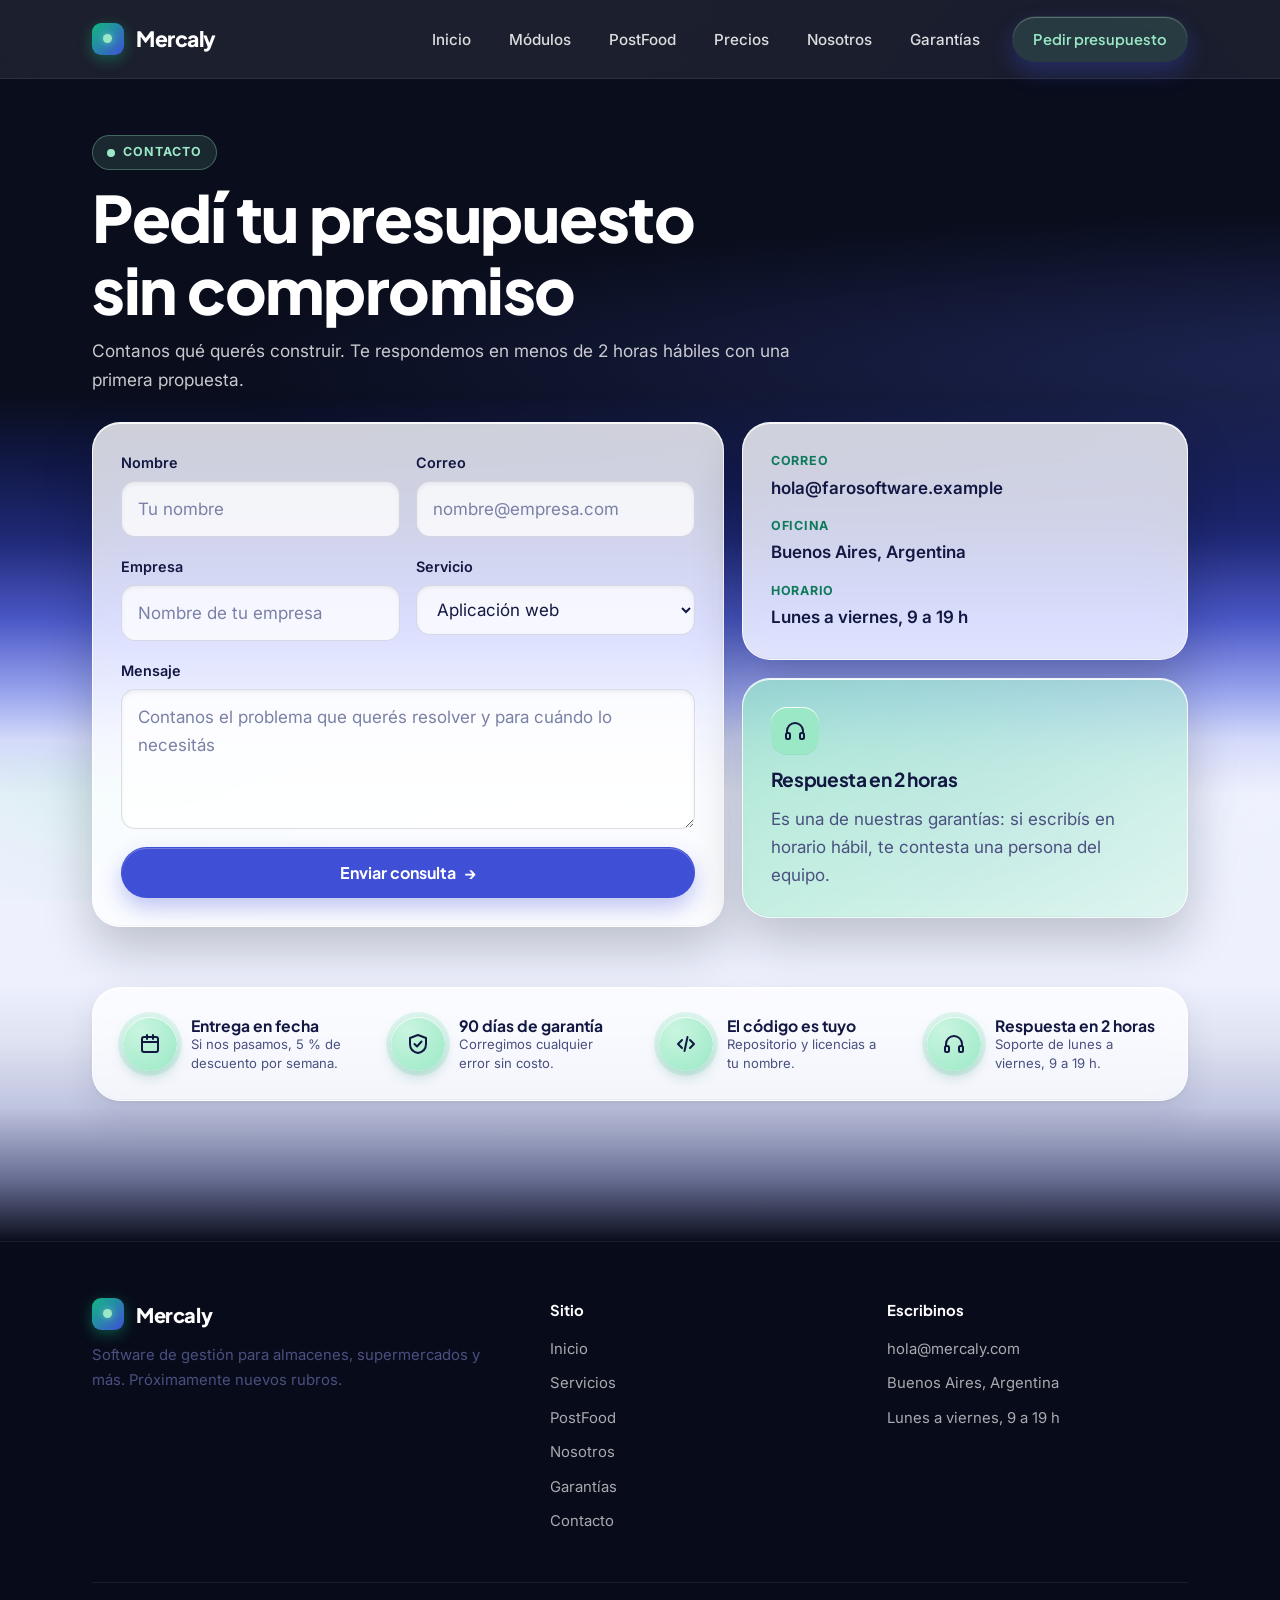
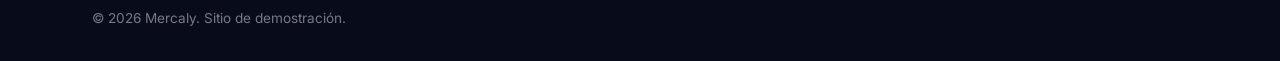
==== contacto.html @ 0e38d263 "Sitio web de Mercaly con la página de PostFood Co-Authored-By: Claude Opus 5.5 <noreply@anthropic.co" ====
<!doctype html>
<html lang="es-AR">
<head>
  <meta charset="utf-8">
  <meta name="viewport" content="width=device-width, initial-scale=1, viewport-fit=cover">

  <!-- SEO -->
  <title>Pedí tu presupuesto | Faro Software</title>
  <meta name="description" content="Contanos qué querés construir y recibí una primera propuesta de alcance, plazo y precio cerrado en menos de 2 horas hábiles. Lunes a viernes, de 9 a 19 h.">
  <meta name="robots" content="index, follow, max-image-preview:large, max-snippet:-1, max-video-preview:-1">
  <link rel="canonical" href="https://farosoftware.example/contacto.html">
  <link rel="alternate" hreflang="es-AR" href="https://farosoftware.example/contacto.html">
  <link rel="alternate" hreflang="x-default" href="https://farosoftware.example/contacto.html">
  <meta name="theme-color" content="#090d1c">

  <!-- Icons -->
  <link rel="icon" href="favicon.svg" type="image/svg+xml">
  <link rel="apple-touch-icon" href="apple-touch-icon.png">

  <!-- Open Graph and Twitter -->
  <meta property="og:type" content="website">
  <meta property="og:site_name" content="Faro Software">
  <meta property="og:locale" content="es_AR">
  <meta property="og:title" content="Pedí tu presupuesto | Faro Software">
  <meta property="og:description" content="Contanos qué querés construir y recibí una primera propuesta de alcance, plazo y precio cerrado en menos de 2 horas hábiles. Lunes a viernes, de 9 a 19 h.">
  <meta property="og:url" content="https://farosoftware.example/contacto.html">
  <meta property="og:image" content="https://farosoftware.example/og-image.png">
  <meta property="og:image:type" content="image/png">
  <meta property="og:image:width" content="1200">
  <meta property="og:image:height" content="630">
  <meta property="og:image:alt" content="Faro Software: software a medida, entregado en fecha y con garantía escrita">
  <meta name="twitter:card" content="summary_large_image">
  <meta name="twitter:title" content="Pedí tu presupuesto | Faro Software">
  <meta name="twitter:description" content="Contanos qué querés construir y recibí una primera propuesta de alcance, plazo y precio cerrado en menos de 2 horas hábiles. Lunes a viernes, de 9 a 19 h.">
  <meta name="twitter:image" content="https://farosoftware.example/og-image.png">
  <meta name="twitter:image:alt" content="Faro Software: software a medida, entregado en fecha y con garantía escrita">

  <!-- Fonts and styles -->
  <link rel="preconnect" href="https://fonts.googleapis.com">
  <link rel="preconnect" href="https://fonts.gstatic.com" crossorigin>
  <link rel="stylesheet" href="https://fonts.googleapis.com/css2?family=Inter:wght@400;500;600&family=Plus+Jakarta+Sans:wght@500;600;700;800&display=swap">
  <link rel="stylesheet" href="styles.css">

  <!-- Structured data (JSON-LD) for search engines and AI assistants -->
  <script type="application/ld+json">
    {
      "@context": "https://schema.org",
      "@graph": [
        {
          "@type": [
            "Organization",
            "ProfessionalService"
          ],
          "@id": "https://farosoftware.example/#organization",
          "name": "Faro Software",
          "alternateName": "Faro",
          "url": "https://farosoftware.example/",
          "logo": {
            "@type": "ImageObject",
            "url": "https://farosoftware.example/logo.png",
            "width": 512,
            "height": 512
          },
          "image": "https://farosoftware.example/og-image.png",
          "description": "Empresa de desarrollo de software a medida con sede en Buenos Aires. Construye aplicaciones web y móviles, integraciones, automatizaciones y soporte continuo, con precio cerrado, entregas quincenales y garantías por escrito.",
          "slogan": "Software que se entrega en fecha y con garantía escrita",
          "foundingDate": "2019",
          "numberOfEmployees": {
            "@type": "QuantitativeValue",
            "value": 14
          },
          "email": "hola@farosoftware.example",
          "address": {
            "@type": "PostalAddress",
            "addressLocality": "Buenos Aires",
            "addressCountry": "AR"
          },
          "areaServed": {
            "@type": "Country",
            "name": "Argentina"
          },
          "knowsAbout": [
            "Desarrollo de software a medida",
            "Aplicaciones web",
            "Aplicaciones móviles",
            "Integraciones y APIs",
            "Automatización de procesos",
            "Soporte y mantenimiento de software"
          ],
          "openingHoursSpecification": {
            "@type": "OpeningHoursSpecification",
            "dayOfWeek": [
              "Monday",
              "Tuesday",
              "Wednesday",
              "Thursday",
              "Friday"
            ],
            "opens": "09:00",
            "closes": "19:00"
          },
          "contactPoint": {
            "@type": "ContactPoint",
            "contactType": "customer support",
            "email": "hola@farosoftware.example",
            "availableLanguage": [
              "es"
            ],
            "areaServed": "AR"
          },
          "hasOfferCatalog": {
            "@type": "OfferCatalog",
            "name": "Servicios de desarrollo de software",
            "itemListElement": [
              {
                "@type": "Offer",
                "itemOffered": {
                  "@type": "Service",
                  "name": "Aplicaciones web",
                  "url": "https://farosoftware.example/servicios.html#detail-web"
                }
              },
              {
                "@type": "Offer",
                "itemOffered": {
                  "@type": "Service",
                  "name": "Aplicaciones móviles",
                  "url": "https://farosoftware.example/servicios.html#detail-mobile"
                }
              },
              {
                "@type": "Offer",
                "itemOffered": {
                  "@type": "Service",
                  "name": "Integraciones y API",
                  "url": "https://farosoftware.example/servicios.html#detail-integrations"
                }
              },
              {
                "@type": "Offer",
                "itemOffered": {
                  "@type": "Service",
                  "name": "Automatización",
                  "url": "https://farosoftware.example/servicios.html#detail-automation"
                }
              },
              {
                "@type": "Offer",
                "itemOffered": {
                  "@type": "Service",
                  "name": "Datos y reportes",
                  "url": "https://farosoftware.example/servicios.html#detail-data"
                }
              },
              {
                "@type": "Offer",
                "itemOffered": {
                  "@type": "Service",
                  "name": "Soporte y evolución",
                  "url": "https://farosoftware.example/servicios.html#detail-support"
                }
              }
            ]
          }
        },
        {
          "@type": "WebSite",
          "@id": "https://farosoftware.example/#website",
          "url": "https://farosoftware.example/",
          "name": "Faro Software",
          "inLanguage": "es-AR",
          "publisher": {
            "@id": "https://farosoftware.example/#organization"
          }
        },
        {
          "@type": "ContactPage",
          "@id": "https://farosoftware.example/contacto.html#webpage",
          "url": "https://farosoftware.example/contacto.html",
          "name": "Pedí tu presupuesto | Faro Software",
          "description": "Contanos qué querés construir y recibí una primera propuesta de alcance, plazo y precio cerrado en menos de 2 horas hábiles. Lunes a viernes, de 9 a 19 h.",
          "inLanguage": "es-AR",
          "isPartOf": {
            "@id": "https://farosoftware.example/#website"
          },
          "about": {
            "@id": "https://farosoftware.example/#organization"
          },
          "primaryImageOfPage": {
            "@type": "ImageObject",
            "url": "https://farosoftware.example/og-image.png"
          },
          "dateModified": "2026-10-13",
          "mainEntity": {
            "@id": "https://farosoftware.example/#organization"
          },
          "breadcrumb": {
            "@id": "https://farosoftware.example/contacto.html#breadcrumb"
          }
        },
        {
          "@type": "BreadcrumbList",
          "@id": "https://farosoftware.example/contacto.html#breadcrumb",
          "itemListElement": [
            {
              "@type": "ListItem",
              "position": 1,
              "name": "Inicio",
              "item": "https://farosoftware.example/"
            },
            {
              "@type": "ListItem",
              "position": 2,
              "name": "Contacto",
              "item": "https://farosoftware.example/contacto.html"
            }
          ]
        }
      ]
    }
  </script>
</head>
<body>
<div class="orbs-background" aria-hidden="true"><span class="orbs-background__orb orbs-background__orb--indigo"></span><span class="orbs-background__orb orbs-background__orb--mint"></span><span class="orbs-background__orb orbs-background__orb--soft"></span></div>
<header class="site-header" id="main-header">
  <div class="site-header__inner">
    <a class="brand" href="index.html" aria-label="Mercaly, ir al inicio">
      <span class="brand__logo" aria-hidden="true"></span>
      <span class="brand__text">Mercaly</span>
    </a>
    <button class="nav-toggle" id="nav-toggle" type="button" aria-label="Abrir menú de navegación" aria-expanded="false" aria-controls="main-nav">
      <span class="nav-toggle__bar"></span>
      <span class="nav-toggle__bar"></span>
      <span class="nav-toggle__bar"></span>
    </button>
    <nav class="nav" id="main-nav" aria-label="Principal">
      <a class="nav__link" href="index.html">Inicio</a>
      <a class="nav__link" href="servicios.html">Módulos</a>
      <a class="nav__link" href="postfood.html">PostFood</a>
      <a class="nav__link" href="precios.html">Precios</a>
      <a class="nav__link" href="nosotros.html">Nosotros</a>
      <a class="nav__link" href="garantias.html">Garantías</a>
      <a class="button button--primary button--small nav__cta nav__link--active" href="contacto.html" aria-current="page">Pedir presupuesto</a>
    </nav>
  </div>
</header>

<main class="content" id="main-content">

<section class="section section--first" id="contact-header">
  <div class="section__header"><span class="eyebrow">Contacto</span><h1>Pedí tu presupuesto sin compromiso</h1><p class="section__intro">Contanos qué querés construir. Te respondemos en menos de 2 horas hábiles con una primera propuesta.</p></div>
  <div class="bento-grid">
    <article class="card glass col-7" id="form-card">
      <form class="form" id="contact-form" novalidate>
        <div class="form__row">
          <div class="field"><label class="field__label" for="field-name">Nombre</label><input class="field__input" id="field-name" name="nombre" type="text" placeholder="Tu nombre" autocomplete="name"></div>
          <div class="field"><label class="field__label" for="field-email">Correo</label><input class="field__input" id="field-email" name="correo" type="email" placeholder="nombre@empresa.com" autocomplete="email"></div>
        </div>
        <div class="form__row">
          <div class="field"><label class="field__label" for="field-company">Empresa</label><input class="field__input" id="field-company" name="empresa" type="text" placeholder="Nombre de tu empresa" autocomplete="organization"></div>
          <div class="field"><label class="field__label" for="field-service">Servicio</label>
            <select class="field__input" id="field-service" name="servicio"><option>Aplicación web</option><option>Aplicación móvil</option><option>Integraciones y API</option><option>Automatización</option><option>Soporte y evolución</option></select></div>
        </div>
        <div class="field"><label class="field__label" for="field-message">Mensaje</label><textarea class="field__input" id="field-message" name="mensaje" placeholder="Contanos el problema que querés resolver y para cuándo lo necesitás"></textarea></div>
        <button class="button button--primary" type="submit" id="submit-button">Enviar consulta</button>
        <p class="form__notice" id="form-notice" role="status"></p>
      </form>
    </article>
    <div class="contact-column col-5" id="contact-details">
      <article class="card glass">
        <div class="contact-item"><span class="contact-item__label">Correo</span><span class="contact-item__value">hola@farosoftware.example</span></div>
        <div class="contact-item"><span class="contact-item__label">Oficina</span><span class="contact-item__value">Buenos Aires, Argentina</span></div>
        <div class="contact-item"><span class="contact-item__label">Horario</span><span class="contact-item__value">Lunes a viernes, 9 a 19 h</span></div>
      </article>
      <article class="card card--mint glass">
        <span class="icon-badge icon-badge--mint"><span class="icon icon-support" aria-hidden="true"></span></span>
        <h3>Respuesta en 2 horas</h3><p class="card__text">Es una de nuestras garantías: si escribís en horario hábil, te contesta una persona del equipo.</p>
      </article>
    </div>
  </div>
</section>

<section class="guarantee-strip glass" id="visible-guarantees" aria-label="Nuestras garantías">
  <div class="seal"><span class="seal__medal"><span class="icon icon-calendar" aria-hidden="true"></span></span><div><p class="seal__title">Entrega en fecha</p><p class="seal__detail">Si nos pasamos, 5 % de descuento por semana.</p></div></div>
  <div class="seal"><span class="seal__medal"><span class="icon icon-shield" aria-hidden="true"></span></span><div><p class="seal__title">90 días de garantía</p><p class="seal__detail">Corregimos cualquier error sin costo.</p></div></div>
  <div class="seal"><span class="seal__medal"><span class="icon icon-code" aria-hidden="true"></span></span><div><p class="seal__title">El código es tuyo</p><p class="seal__detail">Repositorio y licencias a tu nombre.</p></div></div>
  <div class="seal"><span class="seal__medal"><span class="icon icon-support" aria-hidden="true"></span></span><div><p class="seal__title">Respuesta en 2 horas</p><p class="seal__detail">Soporte de lunes a viernes, 9 a 19 h.</p></div></div>
</section>

</main>

<footer class="site-footer" id="page-footer">
  <div class="site-footer__inner">
    <div class="site-footer__brand">
      <a class="brand" href="index.html">
        <span class="brand__logo" aria-hidden="true"></span>
        <span class="brand__text">Mercaly</span>
      </a>
      <p class="card__text">Software de gestión para almacenes, supermercados y más. Próximamente nuevos rubros.</p>
    </div>
    <div class="site-footer__column">
      <p class="site-footer__title">Sitio</p>
      <a href="index.html">Inicio</a>
      <a href="servicios.html">Servicios</a>
      <a href="postfood.html">PostFood</a>
      <a href="nosotros.html">Nosotros</a>
      <a href="garantias.html">Garantías</a>
      <a href="contacto.html">Contacto</a>
    </div>
    <div class="site-footer__column">
      <p class="site-footer__title">Escribinos</p>
      <span>hola@mercaly.com</span>
      <span>Buenos Aires, Argentina</span>
      <span>Lunes a viernes, 9 a 19 h</span>
    </div>
    <p class="site-footer__legal">© 2026 Mercaly. Sitio de demostración.</p>
  </div>
</footer>

<script src="script.js"></script>
</body>
</html>
---- styles.css ----
/* Faro Software · Soft UI + Bento Grid + Glassmorphism
   Concept: bento grid of frosted-glass cards over ivory, with soft indigo and
   mint orbs behind so the glass effect is visible.

   Contents:
   1. Variables and base        6. Hero and project panel
   2. Orbs background           7. Guarantees, services, process, team
   3. Glass and cards           8. Form, final call to action and footer
   4. Icons and buttons         9. Responsive
   5. Header and page structure 10. Animations */

:root {
  --ivory: #f4f6ff;
  --ivory-deep: #e9edfc;
  --night: #090d1c;
  --night-hero: #0d1226;
  --band-top: #090d1c;
  --midnight: #121842;
  --text-soft: #4a5080;
  --indigo: #3f4fd6;
  --indigo-dark: #3140b8;
  --indigo-soft: #e4e7fb;
  --mint: #9be8c6;
  --mint-light: #d6f6e8;
  --emerald: #0f7a59;

  --glass-bg: rgba(255, 255, 255, 0.80);
  --glass-border: rgba(255, 255, 255, 0.85);
  --shadow-soft: 0 14px 34px rgba(18, 24, 66, 0.09), 0 2px 6px rgba(18, 24, 66, 0.05);
  --shadow-inset: inset 0 1px 0 rgba(255, 255, 255, 0.9), inset 0 -1px 0 rgba(18, 24, 66, 0.04);

  --font-headings: "Plus Jakarta Sans", "Segoe UI", system-ui, sans-serif;
  --font-text: "Inter", system-ui, -apple-system, "Segoe UI", sans-serif;

  --radius-large: 28px;
  --radius-medium: 18px;
  --content-width: 1160px;
  color-scheme: light;
}

*, *::before, *::after { box-sizing: border-box; }

html { scroll-behavior: smooth; }
html, body { overflow-x: clip; }

body {
  margin: 0;
  background: linear-gradient(180deg, var(--ivory) 0%, var(--ivory-deep) 100%);
  color: var(--midnight);
  font-family: var(--font-text);
  font-size: 1.0625rem;
  line-height: 1.65;
  position: relative;
  isolation: isolate;
  padding: 0;
}

h1, h2, h3, h4 {
  font-family: var(--font-headings);
  line-height: 1.12;
  letter-spacing: -0.02em;
  margin: 0;
  text-wrap: balance;
  color: var(--midnight);
}
h1 { font-size: clamp(2.3rem, 5.2vw, 4rem); font-weight: 800; }
h2 { font-size: clamp(1.7rem, 3.2vw, 2.5rem); font-weight: 800; }
h3 { font-size: 1.2rem; font-weight: 700; }
p { margin: 0; }
a { color: var(--indigo); }
ul { margin: 0; padding: 0; list-style: none; }

:focus-visible { outline: 3px solid var(--indigo); outline-offset: 3px; border-radius: 8px; }

/* ---------- Orbs background ---------- */
.orbs-background {
  position: fixed;
  inset: 0;
  z-index: -1;
  overflow: hidden;
  pointer-events: none;
}
.orbs-background__orb {
  position: absolute;
  border-radius: 50%;
  filter: blur(70px);
}
.orbs-background__orb--indigo {
  width: min(52vw, 640px); aspect-ratio: 1;
  top: -12%; right: -8%;
  background: radial-gradient(circle, rgba(88, 104, 240, 0.42), rgba(88, 104, 240, 0) 68%);
}
.orbs-background__orb--mint {
  width: min(48vw, 600px); aspect-ratio: 1;
  top: 34%; left: -12%;
  background: radial-gradient(circle, rgba(120, 224, 182, 0.55), rgba(120, 224, 182, 0) 68%);
}
.orbs-background__orb--soft {
  width: min(40vw, 480px); aspect-ratio: 1;
  bottom: -10%; right: 6%;
  background: radial-gradient(circle, rgba(130, 142, 245, 0.30), rgba(130, 142, 245, 0) 68%);
}

/* ---------- Glass and cards ---------- */
.glass {
  background: var(--glass-bg);
  -webkit-backdrop-filter: blur(20px) saturate(1.5);
  backdrop-filter: blur(20px) saturate(1.5);
  border: 1px solid var(--glass-border);
  box-shadow: var(--shadow-soft), var(--shadow-inset);
}

.card {
  position: relative;
  overflow: hidden;
  border-radius: var(--radius-large);
  padding: 28px;
  display: flex;
  flex-direction: column;
  gap: 14px;
  min-width: 0;
  overflow-wrap: break-word;
  transition: transform 0.3s var(--ease), box-shadow 0.3s ease;
}
.card__text { color: var(--text-soft); }
.card-title { font-size: 1.6rem; }
.card--indigo {
  background: linear-gradient(150deg, #4a5ae0, #2c3aa8);
  border-color: rgba(255, 255, 255, 0.25);
  color: #fff;
}
.card--indigo h3, .card--indigo h2 { color: #fff; }
.card--indigo .card__text { color: rgba(255, 255, 255, 0.82); }
.card--mint {
  background: linear-gradient(150deg, rgba(155, 232, 198, 0.75), rgba(214, 246, 232, 0.65));
  border-color: rgba(255, 255, 255, 0.8);
}

.card__row {
  display: flex;
  flex-wrap: wrap;
  gap: 20px;
  align-items: center;
  justify-content: space-between;
  min-width: 0;
}
.card__row > div {
  display: flex;
  flex-direction: column;
  gap: 10px;
  max-width: 640px;
  min-width: 0;
  flex: 1 1 260px;
}

/* ---------- Mask icons ---------- */
.icon {
  display: inline-block;
  flex: none;
  width: 1.5rem; height: 1.5rem;
  background: currentColor;
  -webkit-mask: var(--icon) center / contain no-repeat;
  mask: var(--icon) center / contain no-repeat;
}
.icon-check { --icon: url("data:image/svg+xml,%3Csvg xmlns='http://www.w3.org/2000/svg' viewBox='0 0 24 24' fill='none' stroke='black' stroke-width='2.4' stroke-linecap='round' stroke-linejoin='round'%3E%3Cpath d='M5 12.5l4.5 4.5L19 7'/%3E%3C/svg%3E"); }
.icon-shield { --icon: url("data:image/svg+xml,%3Csvg xmlns='http://www.w3.org/2000/svg' viewBox='0 0 24 24' fill='none' stroke='black' stroke-width='2' stroke-linecap='round' stroke-linejoin='round'%3E%3Cpath d='M12 3l8 3v6c0 5-3.5 8-8 9-4.5-1-8-4-8-9V6z'/%3E%3Cpath d='M8.5 12l2.5 2.5 4.5-5'/%3E%3C/svg%3E"); }
.icon-clock { --icon: url("data:image/svg+xml,%3Csvg xmlns='http://www.w3.org/2000/svg' viewBox='0 0 24 24' fill='none' stroke='black' stroke-width='2' stroke-linecap='round' stroke-linejoin='round'%3E%3Ccircle cx='12' cy='12' r='9'/%3E%3Cpath d='M12 7v5l3 2'/%3E%3C/svg%3E"); }
.icon-code { --icon: url("data:image/svg+xml,%3Csvg xmlns='http://www.w3.org/2000/svg' viewBox='0 0 24 24' fill='none' stroke='black' stroke-width='2' stroke-linecap='round' stroke-linejoin='round'%3E%3Cpath d='M8 8l-4 4 4 4M16 8l4 4-4 4M13.5 5l-3 14'/%3E%3C/svg%3E"); }
.icon-lock { --icon: url("data:image/svg+xml,%3Csvg xmlns='http://www.w3.org/2000/svg' viewBox='0 0 24 24' fill='none' stroke='black' stroke-width='2' stroke-linecap='round' stroke-linejoin='round'%3E%3Crect x='5' y='11' width='14' height='9' rx='2'/%3E%3Cpath d='M8 11V8a4 4 0 018 0v3'/%3E%3C/svg%3E"); }
.icon-calendar { --icon: url("data:image/svg+xml,%3Csvg xmlns='http://www.w3.org/2000/svg' viewBox='0 0 24 24' fill='none' stroke='black' stroke-width='2' stroke-linecap='round' stroke-linejoin='round'%3E%3Crect x='4' y='5' width='16' height='15' rx='2'/%3E%3Cpath d='M4 10h16M9 3v4M15 3v4'/%3E%3C/svg%3E"); }
.icon-support { --icon: url("data:image/svg+xml,%3Csvg xmlns='http://www.w3.org/2000/svg' viewBox='0 0 24 24' fill='none' stroke='black' stroke-width='2' stroke-linecap='round' stroke-linejoin='round'%3E%3Cpath d='M4 14v-2a8 8 0 0116 0v2'/%3E%3Crect x='3' y='14' width='4' height='6' rx='1.5'/%3E%3Crect x='17' y='14' width='4' height='6' rx='1.5'/%3E%3C/svg%3E"); }
.icon-web { --icon: url("data:image/svg+xml,%3Csvg xmlns='http://www.w3.org/2000/svg' viewBox='0 0 24 24' fill='none' stroke='black' stroke-width='2' stroke-linecap='round' stroke-linejoin='round'%3E%3Crect x='3' y='5' width='18' height='14' rx='2'/%3E%3Cpath d='M3 9.5h18M7 7.2h.01M10 7.2h.01'/%3E%3C/svg%3E"); }
.icon-mobile { --icon: url("data:image/svg+xml,%3Csvg xmlns='http://www.w3.org/2000/svg' viewBox='0 0 24 24' fill='none' stroke='black' stroke-width='2' stroke-linecap='round' stroke-linejoin='round'%3E%3Crect x='7' y='3' width='10' height='18' rx='2.5'/%3E%3Cpath d='M11 18h2'/%3E%3C/svg%3E"); }
.icon-api { --icon: url("data:image/svg+xml,%3Csvg xmlns='http://www.w3.org/2000/svg' viewBox='0 0 24 24' fill='none' stroke='black' stroke-width='2' stroke-linecap='round' stroke-linejoin='round'%3E%3Cpath d='M7 7h11l-3-3M17 17H6l3 3'/%3E%3C/svg%3E"); }
.icon-bolt { --icon: url("data:image/svg+xml,%3Csvg xmlns='http://www.w3.org/2000/svg' viewBox='0 0 24 24' fill='none' stroke='black' stroke-width='2' stroke-linecap='round' stroke-linejoin='round'%3E%3Cpath d='M13 3L5 14h6l-1 7 8-11h-6z'/%3E%3C/svg%3E"); }
.icon-data { --icon: url("data:image/svg+xml,%3Csvg xmlns='http://www.w3.org/2000/svg' viewBox='0 0 24 24' fill='none' stroke='black' stroke-width='2' stroke-linecap='round' stroke-linejoin='round'%3E%3Cellipse cx='12' cy='6' rx='8' ry='3'/%3E%3Cpath d='M4 6v6c0 1.7 3.6 3 8 3s8-1.3 8-3V6M4 12v6c0 1.7 3.6 3 8 3s8-1.3 8-3v-6'/%3E%3C/svg%3E"); }

.icon--small { width: 0.9rem; height: 0.9rem; }

.icon-badge {
  display: grid;
  place-items: center;
  width: 3rem; height: 3rem;
  border-radius: 16px;
  background: var(--indigo-soft);
  color: var(--indigo);
  box-shadow: var(--shadow-inset);
}
.icon-badge--mint { background: var(--mint); color: var(--midnight); }
.icon-badge--white { background: rgba(255, 255, 255, 0.18); color: #fff; }

/* ---------- Buttons ---------- */
.button {
  display: inline-flex;
  align-items: center;
  justify-content: center;
  gap: 8px;
  padding: 14px 26px;
  border-radius: 999px;
  font-family: var(--font-headings);
  font-weight: 700;
  font-size: 1rem;
  text-decoration: none;
  border: 1px solid transparent;
  cursor: pointer;
  transition: transform 0.18s ease, box-shadow 0.18s ease, background 0.18s ease;
}
.button--primary {
  background: var(--indigo);
  color: #fff;
  box-shadow: 0 10px 22px rgba(63, 79, 214, 0.32), inset 0 1px 0 rgba(255, 255, 255, 0.25);
}
.button--primary:hover { background: var(--indigo-dark); transform: translateY(-2px); }
.button--secondary {
  background: rgba(255, 255, 255, 0.7);
  color: var(--midnight);
  border-color: var(--glass-border);
  box-shadow: var(--shadow-soft);
}
.button--secondary:hover { transform: translateY(-2px); }
.button--white { background: #fff; color: var(--indigo-dark); box-shadow: 0 10px 22px rgba(18, 24, 66, 0.18); }
.button--white:hover { transform: translateY(-2px); }
.button--small { padding: 10px 20px; font-size: 0.92rem; }

/* ---------- Hero Topbar (Inside Hero, Clean, Non-floating, Non-glassmorphism) ---------- */
.hero-topbar {
  position: absolute;
  top: 0;
  left: 0;
  width: 100%;
  z-index: 40;
  background: transparent;
  padding: 24px 0 16px;
}
.hero-topbar__inner {
  max-width: var(--content-width);
  margin: 0 auto;
  padding-inline: clamp(16px, 4vw, 32px);
  display: flex;
  align-items: center;
  justify-content: space-between;
  gap: 20px;
  position: relative;
}

/* Fallback/Standard header for other pages without floating glass */
.site-header {
  position: sticky;
  top: 0;
  z-index: 50;
  width: 100%;
  background: rgba(9, 13, 28, 0.92);
  -webkit-backdrop-filter: blur(14px);
  backdrop-filter: blur(14px);
  border-bottom: 1px solid rgba(255, 255, 255, 0.08);
  padding: 16px 0;
  margin: 0;
  border-radius: 0;
}
.site-header__inner {
  max-width: var(--content-width);
  margin: 0 auto;
  padding-inline: clamp(16px, 4vw, 32px);
  display: flex;
  align-items: center;
  justify-content: space-between;
  gap: 20px;
  position: relative;
}

.brand {
  display: inline-flex;
  align-items: center;
  gap: 12px;
  font-family: var(--font-headings);
  font-weight: 800;
  font-size: 1.32rem;
  letter-spacing: -0.02em;
  color: #ffffff;
  text-decoration: none;
  white-space: nowrap;
}
.brand__logo {
  position: relative;
  width: 32px; height: 32px;
  border-radius: 9px;
  background: linear-gradient(135deg, #10b981 0%, #3f4fd6 100%);
  box-shadow: 0 4px 14px rgba(16, 185, 129, 0.4);
}
.brand__logo::after {
  content: "";
  position: absolute;
  width: 9px; height: 9px;
  border-radius: 50%;
  background: var(--mint);
  top: 11px; left: 11px;
  box-shadow: 0 0 8px rgba(120, 224, 182, 0.9);
}

.nav {
  display: flex;
  align-items: center;
  gap: 6px;
  min-width: 0;
}
.nav__link {
  padding: 8px 16px;
  border-radius: 999px;
  color: rgba(255, 255, 255, 0.85);
  font-weight: 500;
  font-size: 0.95rem;
  text-decoration: none;
  white-space: nowrap;
  transition: color 0.18s ease, background 0.18s ease;
}
.nav__link:hover {
  color: #ffffff;
  background: rgba(255, 255, 255, 0.12);
}
.nav__link--active {
  color: var(--mint);
  background: rgba(120, 224, 182, 0.15);
  font-weight: 600;
}
.nav .button,
.nav__cta {
  margin-left: 10px;
  white-space: nowrap;
}

/* Hamburger toggle button */
.nav-toggle {
  display: none;
  width: 44px;
  height: 44px;
  border-radius: 12px;
  background: rgba(255, 255, 255, 0.1);
  border: 1px solid rgba(255, 255, 255, 0.2);
  padding: 0;
  cursor: pointer;
  align-items: center;
  justify-content: center;
  flex-direction: column;
  gap: 5px;
  transition: background 0.2s ease, border-color 0.2s ease;
}
.nav-toggle:hover {
  background: rgba(255, 255, 255, 0.18);
  border-color: rgba(255, 255, 255, 0.35);
}
.nav-toggle:focus-visible {
  outline: 2px solid var(--mint);
  outline-offset: 2px;
}
.nav-toggle__bar {
  display: block;
  width: 22px;
  height: 2px;
  background: #ffffff;
  border-radius: 2px;
  transition: transform 0.3s cubic-bezier(0.2, 0.8, 0.2, 1), opacity 0.25s ease;
  transform-origin: center;
}
.menu-open .nav-toggle__bar:nth-child(1),
.hero-topbar--menu-open .nav-toggle__bar:nth-child(1),
.site-header--menu-open .nav-toggle__bar:nth-child(1) {
  transform: translateY(7px) rotate(45deg);
}
.menu-open .nav-toggle__bar:nth-child(2),
.hero-topbar--menu-open .nav-toggle__bar:nth-child(2),
.site-header--menu-open .nav-toggle__bar:nth-child(2) {
  opacity: 0;
  transform: scaleX(0);
}
.menu-open .nav-toggle__bar:nth-child(3),
.hero-topbar--menu-open .nav-toggle__bar:nth-child(3),
.site-header--menu-open .nav-toggle__bar:nth-child(3) {
  transform: translateY(-7px) rotate(-45deg);
}

/* ---------- Page structure ---------- */
.content { max-width: var(--content-width); margin-inline: auto; padding-inline: clamp(16px, 4vw, 32px); }
.section { padding-block: 40px; display: flex; flex-direction: column; gap: 28px; }
.section--first { padding-top: 56px; }
.section__header { display: flex; flex-direction: column; gap: 12px; max-width: 720px; }
.section__intro { color: var(--text-soft); font-size: 1.08rem; }
.eyebrow {
  align-self: flex-start;
  display: inline-flex;
  align-items: center;
  gap: 8px;
  padding: 6px 14px;
  border-radius: 999px;
  background: var(--mint-light);
  color: var(--emerald);
  font-size: 0.78rem;
  font-weight: 700;
  letter-spacing: 0.08em;
  text-transform: uppercase;
  border: 1px solid rgba(255, 255, 255, 0.9);
}
.eyebrow::before { content: ""; width: 8px; height: 8px; border-radius: 50%; background: var(--emerald); }

/* ---------- Asymmetric bento grid (12 columns) ---------- */
.bento-grid {
  display: grid;
  grid-template-columns: repeat(12, minmax(0, 1fr));
  gap: 18px;
}
.bento-grid > * { grid-column: span 4; }
.bento-grid > .col-3 { grid-column: span 3; }
.bento-grid > .col-4 { grid-column: span 4; }
.bento-grid > .col-5 { grid-column: span 5; }
.bento-grid > .col-6 { grid-column: span 6; }
.bento-grid > .col-7 { grid-column: span 7; }
.bento-grid > .col-8 { grid-column: span 8; }
.bento-grid > .col-12 { grid-column: span 12; }
.bento-grid > .row-2 { grid-row: span 2; }

/* ---------- Hero Viewport (Full Viewport, Edge-to-Edge, NOT a Card) ---------- */
.hero-viewport {
  position: relative;
  width: 100%;
  height: 100vh;
  height: 100dvh;
  min-height: 580px;
  overflow: hidden;
  background: #0d1226;
  display: flex;
  flex-direction: column;
  margin: 0;
  border-radius: 0;
  border: none;
  box-shadow: none;
}
.hero-split {
  position: absolute;
  inset: 0;
  width: 100%;
  height: 100%;
  overflow: hidden;
  display: flex;
  align-items: center;
  justify-content: center;
  border-radius: 0;
  border: none;
  box-shadow: none;
  background: #0d1226;
}

/* Two diagonal panels */
.hero-split__side {
  position: absolute;
  inset: 0;
  width: 100%;
  height: 100%;
  overflow: hidden;
  transition: clip-path 0.7s var(--ease), filter 0.5s ease;
}

/* Diagonal cut desktop: 60% top, 40% bottom */
.hero-split__side--left {
  clip-path: polygon(0 0, 60% 0, 40% 100%, 0 100%);
  z-index: 1;
}

.hero-split__side--right {
  clip-path: polygon(60% 0, 100% 0, 100% 100%, 40% 100%);
  z-index: 1;
}

/* Interactive hover expansion */
.hero-split:hover .hero-split__side--left:hover {
  clip-path: polygon(0 0, 66% 0, 46% 100%, 0 100%);
}
.hero-split:hover .hero-split__side--right:hover {
  clip-path: polygon(54% 0, 100% 0, 100% 100%, 34% 100%);
}

.hero-split__img {
  width: 100%;
  height: 100%;
  object-fit: cover;
  transition: transform 0.9s cubic-bezier(0.16, 1, 0.3, 1), filter 0.5s ease;
  transform: scale(1.05);
}
.hero-split__side:hover .hero-split__img {
  transform: scale(1.12);
}

/* Overlays: left side indigo/blue depth, right side emerald/teal depth */
.hero-split__overlay {
  position: absolute;
  inset: 0;
  pointer-events: none;
  transition: opacity 0.5s ease;
}
.hero-split__overlay--left {
  background: linear-gradient(135deg, rgba(13, 18, 38, 0.82) 0%, rgba(44, 58, 168, 0.68) 60%, rgba(18, 24, 66, 0.85) 100%);
}
.hero-split__overlay--right {
  background: linear-gradient(225deg, rgba(14, 46, 36, 0.80) 0%, rgba(20, 80, 60, 0.65) 60%, rgba(13, 18, 38, 0.85) 100%);
}
.hero-split__side:hover .hero-split__overlay {
  opacity: 0.72;
}

/* Floating labels on the sides */
.hero-split__tag {
  position: absolute;
  z-index: 3;
  display: inline-flex;
  align-items: center;
  gap: 8px;
  padding: 8px 16px;
  border-radius: 999px;
  background: rgba(18, 24, 66, 0.68);
  backdrop-filter: blur(14px);
  -webkit-backdrop-filter: blur(14px);
  border: 1px solid rgba(255, 255, 255, 0.22);
  color: #fff;
  font-size: 0.82rem;
  font-weight: 600;
  letter-spacing: 0.02em;
  pointer-events: none;
  transition: transform 0.4s ease, opacity 0.4s ease;
}
.hero-split__tag--left {
  top: 26px;
  left: 26px;
}
.hero-split__tag--right {
  bottom: 26px;
  right: 26px;
}
.hero-split__side--left:hover .hero-split__tag--left {
  transform: translateX(6px);
}
.hero-split__side--right:hover .hero-split__tag--right {
  transform: translateX(-6px);
}

.hero-split__pill-dot {
  width: 8px;
  height: 8px;
  border-radius: 50%;
}
.hero-split__tag--left .hero-split__pill-dot {
  background: #8b99ff;
  box-shadow: 0 0 10px #8b99ff;
}
.hero-split__tag--right .hero-split__pill-dot {
  background: var(--mint);
  box-shadow: 0 0 10px var(--mint);
}

/* Seam SVG divider across the cross-cut */
.hero-split__seam-svg {
  position: absolute;
  inset: 0;
  width: 100%;
  height: 100%;
  pointer-events: none;
  z-index: 4;
  filter: drop-shadow(0 0 10px rgba(120, 224, 182, 0.6));
}
.hero-split__seam-line {
  stroke: rgba(255, 255, 255, 0.85);
  stroke-width: 0.8;
  vector-effect: non-scaling-stroke;
}
.hero-split__seam-glow {
  stroke: var(--mint);
  stroke-width: 0.4;
  stroke-dasharray: 4 2;
  vector-effect: non-scaling-stroke;
}

/* Center Stage: Word Mercaly & Center Content */
.hero-split__center {
  position: relative;
  z-index: 10;
  display: flex;
  flex-direction: column;
  align-items: center;
  text-align: center;
  padding: 84px 24px 28px;
  max-width: 860px;
  margin: auto;
  pointer-events: auto;
}

.hero-split__badge {
  display: inline-flex;
  align-items: center;
  gap: 8px;
  padding: 6px 18px;
  border-radius: 999px;
  font-size: 0.82rem;
  font-weight: 700;
  letter-spacing: 0.12em;
  text-transform: uppercase;
  color: var(--mint);
  background: rgba(18, 24, 66, 0.72);
  border: 1px solid rgba(255, 255, 255, 0.22);
  box-shadow: 0 6px 20px rgba(0, 0, 0, 0.28);
  margin-bottom: 8px;
}
.hero-split__badge-dot {
  width: 7px;
  height: 7px;
  border-radius: 50%;
  background: var(--mint);
  animation: pulse 1.8s infinite;
}

.hero-split__title {
  font-family: var(--font-headings);
  font-size: clamp(3.8rem, 10vw, 7.2rem);
  font-weight: 800;
  letter-spacing: -0.04em;
  line-height: 0.94;
  margin: 6px 0 16px;
  text-transform: uppercase;
  color: #ffffff;
  background: linear-gradient(180deg, #ffffff 40%, #c7d2fe 100%);
  -webkit-background-clip: text;
  -webkit-text-fill-color: transparent;
  filter: drop-shadow(0 14px 30px rgba(0, 0, 0, 0.7));
}

.hero-split__tagline {
  font-size: clamp(1.1rem, 2.2vw, 1.35rem);
  color: rgba(255, 255, 255, 0.92);
  max-width: 640px;
  line-height: 1.45;
  margin-bottom: 20px;
  text-shadow: 0 2px 10px rgba(0, 0, 0, 0.6);
}
.hero-split__tagline strong {
  color: var(--mint);
  font-weight: 600;
}

/* Rubros Pills Container */
.hero-split__rubros {
  display: flex;
  flex-wrap: wrap;
  align-items: center;
  justify-content: center;
  gap: 8px;
  margin-bottom: 28px;
}
.rubro-tag {
  display: inline-flex;
  align-items: center;
  gap: 6px;
  padding: 5px 14px;
  border-radius: 999px;
  font-size: 0.8rem;
  font-weight: 600;
  letter-spacing: 0.02em;
  backdrop-filter: blur(10px);
  -webkit-backdrop-filter: blur(10px);
}
.rubro-tag--active {
  background: rgba(120, 224, 182, 0.18);
  color: var(--mint);
  border: 1px solid rgba(120, 224, 182, 0.45);
}
.rubro-tag--soon {
  background: rgba(255, 255, 255, 0.08);
  color: rgba(255, 255, 255, 0.7);
  border: 1px solid rgba(255, 255, 255, 0.14);
}

/* Single Hero Button with Active Animation entering from Left */
.hero-split__actions {
  display: flex;
  justify-content: center;
  width: 100%;
}
.button--hero-slide {
  position: relative;
  overflow: hidden;
  display: inline-flex;
  align-items: center;
  justify-content: center;
  gap: 12px;
  padding: 16px 42px;
  font-size: 1.15rem;
  font-weight: 700;
  border-radius: 999px;
  background: linear-gradient(135deg, var(--indigo) 0%, #2f3aa6 100%);
  color: #ffffff;
  border: 1px solid rgba(255, 255, 255, 0.35);
  box-shadow: 0 12px 28px rgba(63, 79, 214, 0.45), inset 0 1px 0 rgba(255, 255, 255, 0.4);
  cursor: pointer;
  text-decoration: none;
  animation: slideInFromLeft 0.85s cubic-bezier(0.16, 1, 0.3, 1) 0.2s backwards,
             activeCtaPulse 2.6s ease-in-out 1.1s infinite;
  transition: transform 0.22s ease, background 0.22s ease, box-shadow 0.22s ease;
}
.button--hero-slide::before {
  content: "";
  position: absolute;
  top: 0; left: 0; width: 100%; height: 100%;
  background: linear-gradient(90deg, transparent, rgba(255, 255, 255, 0.35), transparent);
  transform: translateX(-100%);
  animation: shimmerGlow 3.2s ease-in-out 1.2s infinite;
}
.button--hero-slide:hover {
  transform: translateY(-3px) scale(1.03);
  background: linear-gradient(135deg, #5163f8 0%, var(--indigo) 100%);
  box-shadow: 0 18px 42px rgba(63, 79, 214, 0.6), 0 0 0 5px rgba(120, 224, 182, 0.45);
}

.pill-status {
  display: inline-flex;
  align-items: center;
  gap: 6px;
  align-self: flex-start;
  padding: 4px 10px;
  border-radius: 999px;
  background: var(--mint-light);
  color: var(--emerald);
  font-size: 0.76rem;
  font-weight: 700;
  letter-spacing: 0.05em;
  text-transform: uppercase;
  margin-top: -4px;
}
.pill-status__dot {
  width: 6px;
  height: 6px;
  border-radius: 50%;
  background: var(--emerald);
}

/* ---------- Guarantee strip (visible on every page) ---------- */
.guarantee-strip {
  margin-block: 20px;
  border-radius: var(--radius-large);
  padding: 18px;
  display: grid;
  grid-template-columns: repeat(4, minmax(0, 1fr));
  gap: 14px;
}
.seal {
  display: flex;
  align-items: center;
  gap: 14px;
  padding: 10px 12px;
  border-radius: var(--radius-medium);
  min-width: 0;
}
.seal__medal {
  position: relative;
  flex: none;
  display: grid; place-items: center;
  width: 3.4rem; height: 3.4rem;
  border-radius: 50%;
  background: radial-gradient(circle at 30% 25%, #c9f5df, var(--mint));
  color: var(--midnight);
  box-shadow: 0 6px 14px rgba(15, 122, 89, 0.22), inset 0 1px 0 rgba(255, 255, 255, 0.8), 0 0 0 5px rgba(155, 232, 198, 0.3);
}
.seal__title { font-family: var(--font-headings); font-weight: 700; font-size: 0.98rem; line-height: 1.25; }
.seal__detail { font-size: 0.82rem; color: var(--text-soft); line-height: 1.4; }

/* ---------- Services ---------- */
.service__list { display: flex; flex-direction: column; gap: 8px; margin-top: 4px; }
.service__list li { display: flex; gap: 10px; align-items: flex-start; font-size: 0.95rem; color: var(--text-soft); }
.service__list .icon { width: 1.1rem; height: 1.1rem; margin-top: 4px; color: var(--emerald); }
.service__tech { display: flex; flex-wrap: wrap; gap: 8px; margin-top: auto; padding-top: 6px; }
.tech-tag {
  padding: 4px 11px;
  border-radius: 999px;
  background: rgba(255, 255, 255, 0.7);
  border: 1px solid var(--glass-border);
  font-size: 0.8rem;
  font-weight: 600;
  color: var(--text-soft);
}

/* ---------- Process ---------- */
.process { counter-reset: paso; }
.card.step { position: relative; padding-top: 68px; }
.step::before {
  counter-increment: paso;
  content: counter(paso);
  position: absolute;
  top: 24px; left: 28px;
  width: 2.2rem; height: 2.2rem;
  display: grid; place-items: center;
  border-radius: 50%;
  background: var(--indigo);
  color: #fff;
  font-family: var(--font-headings);
  font-weight: 800;
}
.step__duration { font-size: 0.82rem; font-weight: 700; color: var(--emerald); letter-spacing: 0.04em; text-transform: uppercase; }

/* ---------- Stats ---------- */
.stat__number { font-family: var(--font-headings); font-weight: 800; font-size: clamp(2.2rem, 4vw, 3.2rem); line-height: 1; font-variant-numeric: tabular-nums; }

/* ---------- Team ---------- */
.person { align-items: flex-start; }
.person__avatar {
  width: 4.2rem; height: 4.2rem;
  border-radius: 22px;
  display: grid; place-items: center;
  font-family: var(--font-headings);
  font-weight: 800;
  font-size: 1.4rem;
  color: #fff;
  background: linear-gradient(145deg, #5a6af0, #2c3aa8);
  box-shadow: 0 10px 18px rgba(63, 79, 214, 0.28), inset 0 1px 0 rgba(255, 255, 255, 0.35);
}
.person__avatar--mint { background: linear-gradient(145deg, #b9f0d6, #6fd3a8); color: var(--midnight); box-shadow: 0 10px 18px rgba(15, 122, 89, 0.22), inset 0 1px 0 rgba(255, 255, 255, 0.6); }
.person__role { color: var(--emerald); font-weight: 600; font-size: 0.9rem; }

/* ---------- Guarantees: details ---------- */
.guarantee__coverage { display: flex; flex-direction: column; gap: 4px; padding: 14px 16px; border-radius: var(--radius-medium); background: rgba(255, 255, 255, 0.6); border: 1px solid var(--glass-border); }
.guarantee__coverage strong { font-size: 0.78rem; letter-spacing: 0.06em; text-transform: uppercase; color: var(--emerald); }
.guarantee__coverage span { font-size: 0.93rem; color: var(--text-soft); }
.card--indigo .guarantee__coverage { background: rgba(255, 255, 255, 0.14); border-color: rgba(255, 255, 255, 0.25); }
.card--indigo .guarantee__coverage strong { color: var(--mint); }
.card--indigo .guarantee__coverage span { color: rgba(255, 255, 255, 0.85); }

.faq-list { display: flex; flex-direction: column; gap: 12px; }
.faq-item { border-radius: var(--radius-medium); padding: 4px 22px; }
.faq-item summary {
  cursor: pointer;
  list-style: none;
  padding: 16px 0;
  font-family: var(--font-headings);
  font-weight: 700;
  display: flex;
  justify-content: space-between;
  align-items: center;
  gap: 16px;
}
.faq-item summary::-webkit-details-marker { display: none; }
.faq-item summary::after { content: "+"; font-size: 1.5rem; color: var(--indigo); line-height: 1; transition: transform 0.2s ease; }
.faq-item[open] summary::after { transform: rotate(45deg); }
.faq-item p { padding-bottom: 18px; color: var(--text-soft); }

/* ---------- Form ---------- */
.form { display: flex; flex-direction: column; gap: 18px; }
.form__row { display: grid; grid-template-columns: 1fr 1fr; gap: 16px; }
.field { display: flex; flex-direction: column; gap: 6px; min-width: 0; }
.field__label { font-weight: 600; font-size: 0.9rem; }
.field__input {
  width: 100%;
  font: inherit;
  color: var(--midnight);
  padding: 13px 16px;
  border-radius: 14px;
  border: 1px solid rgba(18, 24, 66, 0.14);
  background: rgba(255, 255, 255, 0.78);
  box-shadow: inset 0 2px 4px rgba(18, 24, 66, 0.06);
}
.field__input::placeholder { color: #7b80a6; }
textarea.field__input { min-height: 140px; resize: vertical; }
.form__notice { display: none; padding: 14px 18px; border-radius: var(--radius-medium); background: var(--mint-light); color: var(--midnight); font-weight: 500; }
.form__notice--visible { display: block; }
.contact-column { display: flex; flex-direction: column; gap: 18px; }
.contact-item { display: flex; flex-direction: column; gap: 2px; }
.contact-item__label { font-size: 0.78rem; font-weight: 700; letter-spacing: 0.06em; text-transform: uppercase; color: var(--emerald); }
.contact-item__value { font-weight: 600; user-select: all; overflow-wrap: anywhere; }

/* ---------- Final call to action ---------- */
.final-cta {
  margin-top: 28px;
  border-radius: var(--radius-large);
  padding: clamp(28px, 5vw, 56px);
  display: flex;
  flex-wrap: wrap;
  align-items: center;
  justify-content: space-between;
  gap: 24px;
}
.final-cta__text { display: flex; flex-direction: column; gap: 10px; max-width: 620px; }

/* ---------- Footer (Full Width, NOT a Card) ---------- */
.site-footer {
  width: 100%;
  background: #080c1a;
  border-top: 1px solid rgba(255, 255, 255, 0.08);
  color: rgba(255, 255, 255, 0.7);
  padding: 56px 0 32px;
  margin-top: 56px;
  border-radius: 0;
}
.site-footer__inner {
  max-width: var(--content-width);
  margin: 0 auto;
  padding-inline: clamp(16px, 4vw, 32px);
  display: grid;
  grid-template-columns: 1.4fr 1fr 1fr;
  gap: 36px;
  font-size: 0.93rem;
}
.site-footer__brand { display: flex; flex-direction: column; gap: 12px; align-items: flex-start; min-width: 0; }
.site-footer__brand .brand { font-size: 1.25rem; color: #ffffff; }
.site-footer__desc { color: rgba(255, 255, 255, 0.65); font-size: 0.92rem; line-height: 1.6; margin: 0; }
.site-footer__column { display: flex; flex-direction: column; gap: 10px; min-width: 0; }
.site-footer__title { font-family: var(--font-headings); font-weight: 700; color: #ffffff; margin-bottom: 4px; }
.site-footer a { color: rgba(255, 255, 255, 0.65); text-decoration: none; transition: color 0.18s ease; }
.site-footer a:hover { color: var(--mint); text-decoration: none; }
.site-footer__column span { color: rgba(255, 255, 255, 0.65); }
.site-footer__legal {
  grid-column: 1 / -1;
  padding-top: 24px;
  margin-top: 12px;
  border-top: 1px solid rgba(255, 255, 255, 0.08);
  color: rgba(255, 255, 255, 0.45);
  font-size: 0.85rem;
}

/* ---------- Responsive ---------- */
@media (min-width: 768px) { body { padding-inline: 0; } }
@media (min-width: 1200px) { body { padding-inline: 0; } }

/* Large screens: content and scale grow with the screen */
@media (min-width: 1600px) { :root { --content-width: 1380px; } html { font-size: 108%; } }
@media (min-width: 2000px) { :root { --content-width: 1640px; } html { font-size: 125%; } }
@media (min-width: 2800px) { :root { --content-width: 2000px; } html { font-size: 150%; } }

/* Tablet and small laptops: two columns, wide cards take the full row */
@media (max-width: 1024px) {
  .bento-grid { grid-template-columns: repeat(2, minmax(0, 1fr)); }
  .bento-grid > *,
  .bento-grid > .col-3,
  .bento-grid > .col-4 { grid-column: span 1; }
  .bento-grid > .col-5,
  .bento-grid > .col-6,
  .bento-grid > .col-7,
  .bento-grid > .col-8,
  .bento-grid > .col-12 { grid-column: span 2; }
  .bento-grid > .row-2 { grid-row: auto; }
  .bento-grid.process > * { grid-column: span 1; }
  .guarantee-strip { grid-template-columns: repeat(2, minmax(0, 1fr)); }
  .site-footer { grid-template-columns: 1fr 1fr; }
  .site-footer__brand { grid-column: 1 / -1; }
}
@media (max-width: 960px) {
  .hero-viewport { min-height: 540px; }
}
@media (max-width: 860px) {
  .hero-topbar { padding: 16px 0; }
  .site-header { padding: 14px 0; }
  .nav-toggle { display: flex; }
  .nav {
    position: absolute;
    top: calc(100% + 10px);
    left: 16px;
    right: 16px;
    background: #090d1c;
    border: 1px solid rgba(255, 255, 255, 0.16);
    border-radius: 16px;
    padding: 16px;
    display: flex;
    flex-direction: column;
    align-items: stretch;
    gap: 8px;
    box-shadow: 0 20px 45px rgba(0, 0, 0, 0.7);
    opacity: 0;
    visibility: hidden;
    transform: translateY(-10px) scale(0.98);
    transition: opacity 0.25s var(--ease), transform 0.25s var(--ease), visibility 0.25s;
    pointer-events: none;
    z-index: 100;
  }
  .menu-open .nav,
  .hero-topbar--menu-open .nav,
  .site-header--menu-open .nav {
    opacity: 1;
    visibility: visible;
    transform: translateY(0) scale(1);
    pointer-events: auto;
  }
  .nav__link {
    padding: 12px 16px;
    font-size: 1rem;
    border-radius: 10px;
    text-align: center;
  }
  .nav .button,
  .nav__cta {
    margin-left: 0;
    margin-top: 6px;
    width: 100%;
    justify-content: center;
    padding: 12px 20px;
    font-size: 1rem;
  }
}
@media (max-width: 768px) {
  .hero-viewport {
    height: 100vh;
    height: 100dvh;
    min-height: 520px;
    border-radius: 0;
  }
  .hero-split {
    border-radius: 0;
  }
  .hero-split__side--left { clip-path: polygon(0 0, 100% 0, 100% 48%, 0 56%); }
  .hero-split__side--right { clip-path: polygon(0 56%, 100% 48%, 100% 100%, 0 100%); }
  .hero-split:hover .hero-split__side--left:hover { clip-path: polygon(0 0, 100% 0, 100% 52%, 0 60%); }
  .hero-split:hover .hero-split__side--right:hover { clip-path: polygon(0 52%, 100% 44%, 100% 100%, 0 100%); }
  .hero-split__seam-desktop { display: none !important; }
  .hero-split__seam-mobile { display: block !important; }
  .hero-split__tag--left { top: 68px; left: 14px; font-size: 0.72rem; padding: 5px 12px; }
  .hero-split__tag--right { bottom: 14px; right: 14px; font-size: 0.72rem; padding: 5px 12px; }
  .hero-split__center { padding: 80px 16px 24px; }
  .hero-split__title { font-size: clamp(2.8rem, 12vw, 4.4rem); margin: 4px 0 12px; }
  .hero-split__tagline { font-size: 0.98rem; margin-bottom: 16px; }
  .hero-split__rubros { gap: 6px; margin-bottom: 22px; }
  .rubro-tag { font-size: 0.75rem; padding: 4px 10px; }
  .button--hero-slide { width: 100%; max-width: 320px; padding: 14px 26px; font-size: 1.05rem; }
}
@media (max-height: 720px) {
  .hero-split__center { padding: 70px 14px 16px; }
  .hero-split__title { font-size: clamp(2.6rem, 7.5vh, 4.2rem); margin: 4px 0 8px; }
  .hero-split__tagline { font-size: 0.92rem; margin-bottom: 10px; }
  .hero-split__rubros { margin-bottom: 14px; }
  .button--hero-slide { padding: 10px 26px; font-size: 0.98rem; }
}
/* Phones */
@media (max-width: 640px) {
  .site-header { border-radius: 20px; padding: 8px 12px; }
  .site-header__inner { flex-wrap: wrap; justify-content: space-between; }
  .nav { width: 100%; overflow-x: auto; scrollbar-width: none; -webkit-overflow-scrolling: touch; padding-bottom: 2px; }
  .nav::-webkit-scrollbar { display: none; }
  .bento-grid,
  .bento-grid.process { grid-template-columns: minmax(0, 1fr); }
  .bento-grid > *,
  .bento-grid > .col-3,
  .bento-grid > .col-4,
  .bento-grid > .col-5,
  .bento-grid > .col-6,
  .bento-grid > .col-7,
  .bento-grid > .col-8,
  .bento-grid > .col-12,
  .bento-grid.process > * { grid-column: span 1; }
  .guarantee-strip { grid-template-columns: minmax(0, 1fr); }
  .form__row { grid-template-columns: minmax(0, 1fr); }
  .site-footer { grid-template-columns: minmax(0, 1fr); }
  .card { padding: 22px; }
  .card.step { padding-top: 68px; }
  .project-panel__row { grid-template-columns: minmax(0, 1fr); }
  .section { padding-block: 28px; }
}
/* Very small phones (320 to 380 px) */
@media (max-width: 380px) {
  h1 { font-size: 2rem; }
  h2 { font-size: 1.5rem; }
  .card { padding: 18px; border-radius: 22px; }
  .card.step { padding-top: 64px; }
  .card.step::before { left: 18px; }
  .hero__actions .button { flex: 1 1 100%; }
  .final-cta .button { width: 100%; }
  .brand { font-size: 1.05rem; }
  .button { padding: 12px 20px; }
  .site-footer, .guarantee-strip { padding: 18px; }
}
/* Landscape phones: the header does not cover the content */
@media (max-height: 480px) and (orientation: landscape) {
  .site-header { position: static; }
}

/* ====================== ANIMATIONS ====================== */
:root { interpolate-size: allow-keywords; --ease: cubic-bezier(0.2, 0.7, 0.2, 1); }

@keyframes appear { from { opacity: 0; transform: translateY(22px); } to { opacity: 1; transform: none; } }
@keyframes underline { from { background-size: 0% 100%; } to { background-size: 100% 100%; } }
@keyframes fill { from { width: 0; } }
@keyframes grow { from { transform: scaleY(0); } }
@keyframes pulse { 0% { transform: scale(1); } 40% { transform: scale(1.14) rotate(-6deg); } 100% { transform: scale(1); } }
@keyframes float { from { transform: translate3d(0, 0, 0) scale(1); } to { transform: translate3d(4vw, 5vh, 0) scale(1.1); } }

/* Hero: entrance on load */
.hero__text > * { animation: appear 0.8s var(--ease) backwards; }
.hero__text > :nth-child(2) { animation-delay: 0.08s; }
.hero__text > :nth-child(3) { animation-delay: 0.16s; }
.hero__text > :nth-child(4) { animation-delay: 0.24s; }
.hero__text > :nth-child(5) { animation-delay: 0.32s; }
.project-panel__main { animation: appear 0.9s var(--ease) 0.2s backwards; }
.project-panel__row { animation: appear 0.9s var(--ease) 0.4s backwards; }
.hero__text h1 .highlight {
  background-repeat: no-repeat;
  background-size: 100% 100%;
  animation: underline 0.9s var(--ease) 0.7s backwards;
}
.progress-bar__fill { animation: fill 1.5s var(--ease) 0.6s backwards; }
.mini-bars__bar { transform-origin: bottom; animation: grow 0.9s var(--ease) backwards; }
.mini-bars__bar:nth-child(1) { animation-delay: 0.5s; }
.mini-bars__bar:nth-child(2) { animation-delay: 0.6s; }
.mini-bars__bar:nth-child(3) { animation-delay: 0.7s; }
.mini-bars__bar:nth-child(4) { animation-delay: 0.8s; }
.mini-bars__bar:nth-child(5) { animation-delay: 0.9s; }
.mini-bars__bar:nth-child(6) { animation-delay: 1s; }

/* Reveal on scroll (enabled by script.js; without it everything shows normally) */
html.js-motion .reveal { opacity: 0.35; transform: translateY(24px); }
html.js-motion .reveal--visible {
  opacity: 1;
  transform: none;
  animation: appear 0.75s var(--ease) var(--delay, 0ms) backwards;
}

/* Cards: lift and shine on hover */
.card::after {
  content: "";
  position: absolute;
  inset: 0;
  background: linear-gradient(115deg, transparent 35%, rgba(255, 255, 255, 0.55) 50%, transparent 65%);
  transform: translateX(-130%);
  transition: transform 0.9s ease;
  pointer-events: none;
}
.card:hover { transform: translateY(-4px); box-shadow: 0 24px 46px rgba(18, 24, 66, 0.15), var(--shadow-inset); }
.card:hover::after { transform: translateX(130%); }

/* Buttons: the arrow slides */
.button--primary:not(.button--small)::after,
.button--white::after {
  content: "→";
  content: "→" / "";
  display: inline-block;
  transition: transform 0.2s ease;
}
.button--primary:not(.button--small):hover::after,
.button--white:hover::after { transform: translateX(5px); }

/* Guarantee seals: pulse on hover */
.seal:hover .seal__medal { animation: pulse 0.8s ease; }

/* Background orbs drifting slowly */
.orbs-background__orb--indigo { animation: float 26s ease-in-out infinite alternate; }
.orbs-background__orb--mint { animation: float 32s ease-in-out infinite alternate-reverse; }
.orbs-background__orb--soft { animation: float 38s ease-in-out infinite alternate; }

/* Header that shrinks on scroll */
.site-header { transition: padding 0.25s ease, box-shadow 0.25s ease; }
.site-header.site-header--compact { padding-top: 6px; padding-bottom: 6px; box-shadow: 0 18px 40px rgba(18, 24, 66, 0.14), var(--shadow-inset); }
.brand__logo { transition: transform 0.25s ease; }
.site-header--compact .brand__logo { transform: scale(0.88); }

/* FAQ: opens with a height transition */
.faq-item::details-content {
  block-size: 0;
  overflow: hidden;
  transition: block-size 0.35s var(--ease), content-visibility 0.35s allow-discrete;
}
.faq-item[open]::details-content { block-size: auto; }

/* Form */
.field__input { transition: border-color 0.2s ease, box-shadow 0.2s ease, background 0.2s ease; }
.field__input:focus-visible {
  outline: none;
  border-color: var(--indigo);
  background: #fff;
  box-shadow: 0 0 0 4px rgba(63, 79, 214, 0.2), inset 0 2px 4px rgba(18, 24, 66, 0.04);
}
.form__notice--visible { animation: appear 0.5s var(--ease); }

/* Reduced motion: no animations */
@media (prefers-reduced-motion: reduce) {
  html { scroll-behavior: auto; }
  *, *::before, *::after { animation: none !important; transition: none !important; }
  html.js-motion .reveal { opacity: 1; transform: none; }
  .card:hover { transform: none; }
}


/* ====================== TOP GRADIENT: dark nav/hero fading into the light page ======================
   The first section of every page carries a band that starts exactly like the
   menu/hero (night blue) and dissolves into the page background right under the
   first row of cards. It is anchored to the first section header, so it adapts to
   any text length and screen size. */
.hero-viewport + main { --band-top: var(--night-hero); }

.section--first { --pt: 56px; }
.section--first > .section__header { position: relative; }
.section--first > .section__header::before {
  content: "";
  position: absolute;
  z-index: -1;
  pointer-events: none;
  left: -100vw;
  right: -100vw;
  top: calc(-1 * var(--pt));
  height: calc(100% + var(--pt) + 400px);
  background:
    radial-gradient(42% 22% at 84% 40%, rgba(88, 104, 240, 0.30), transparent 100%),
    radial-gradient(30% 18% at 8% 56%, rgba(120, 224, 182, 0.10), transparent 100%),
    linear-gradient(180deg,
      var(--band-top) 0,
      var(--band-top) calc(100% - 400px),
      #111846 calc(100% - 330px),
      #1f2976 calc(100% - 255px),
      #4a57c6 calc(100% - 175px),
      #9aa6ee calc(100% - 100px),
      #d3d9fa calc(100% - 55px),
      rgba(244, 246, 255, 0) 100%);
}

/* Text living on the dark part of the band */
.section--first > .section__header h1,
.section--first > .section__header h2 { color: #fff; }
.section--first > .section__header .section__intro { color: rgba(255, 255, 255, 0.78); }
.section--first > .section__header .eyebrow {
  background: rgba(155, 232, 198, 0.12);
  color: var(--mint);
  border-color: rgba(155, 232, 198, 0.32);
}
.section--first > .section__header .eyebrow::before { background: var(--mint); }

/* Home: trust strip sits on the same dark band, right under the hero */
.strip-band { position: relative; padding-top: 28px; }
.strip-band::before {
  content: "";
  position: absolute;
  z-index: -1;
  top: 0; bottom: 0;
  left: -100vw;
  right: -100vw;
  background: var(--band-top);
}
.strip-band .guarantee-strip {
  margin-block: 0;
  background: rgba(255, 255, 255, 0.06);
  border-color: rgba(255, 255, 255, 0.14);
  box-shadow: 0 24px 60px rgba(0, 0, 0, 0.35), inset 0 1px 0 rgba(255, 255, 255, 0.08);
}
.strip-band .seal__title { color: #fff; }
.strip-band .seal__detail { color: rgba(255, 255, 255, 0.68); }

/* Light cards that land on the fading band get a little more lift */
.section--first .card.glass { box-shadow: 0 22px 50px rgba(9, 13, 28, 0.22), var(--shadow-inset); }

/* ====================== BOTTOM GRADIENT: light page fading into the dark footer ====================== */
.site-footer { position: relative; margin-top: 140px; }
.site-footer::before {
  content: "";
  position: absolute;
  z-index: -1;
  pointer-events: none;
  left: -100vw;
  right: -100vw;
  bottom: 100%;
  height: 260px;
  background: linear-gradient(180deg,
    rgba(8, 12, 26, 0) 0,
    rgba(18, 26, 72, 0.06) 22%,
    rgba(32, 44, 120, 0.22) 48%,
    rgba(20, 28, 80, 0.62) 76%,
    #080c1a 100%);
}
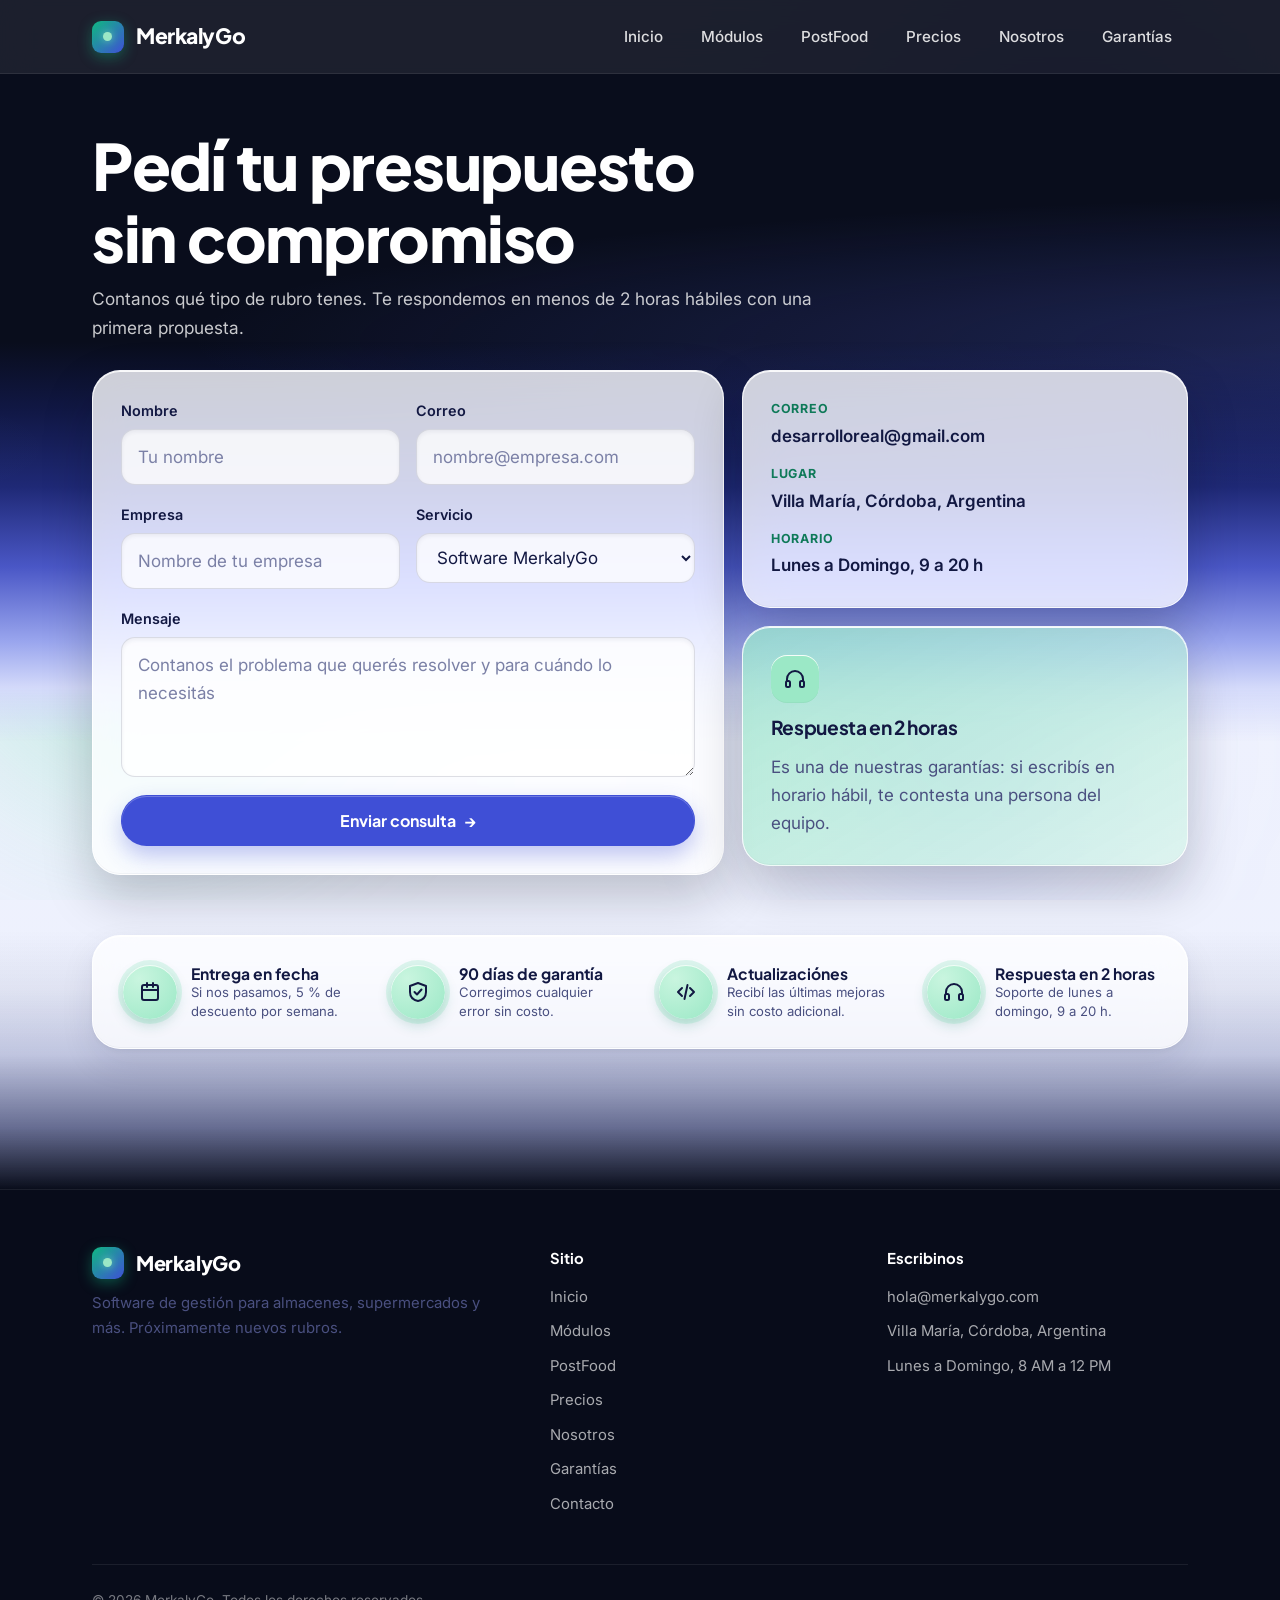
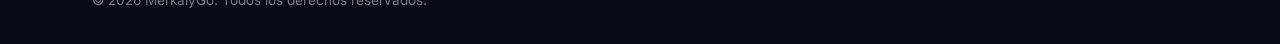
==== commit b50f6ac6: "Cambios" ====
--- a/contacto.html
+++ b/contacto.html
@@ -3,21 +3,17 @@
 <head>
   <meta charset="utf-8">
   <meta name="viewport" content="width=device-width, initial-scale=1, viewport-fit=cover">
-
-  <!-- SEO -->
-  <title>Pedí tu presupuesto | Faro Software</title>
+  <title>Pedí tu presupuesto | MerkalyGo</title>
   <meta name="description" content="Contanos qué querés construir y recibí una primera propuesta de alcance, plazo y precio cerrado en menos de 2 horas hábiles. Lunes a viernes, de 9 a 19 h.">
   <meta name="robots" content="index, follow, max-image-preview:large, max-snippet:-1, max-video-preview:-1">
   <link rel="canonical" href="https://farosoftware.example/contacto.html">
   <link rel="alternate" hreflang="es-AR" href="https://farosoftware.example/contacto.html">
   <link rel="alternate" hreflang="x-default" href="https://farosoftware.example/contacto.html">
   <meta name="theme-color" content="#090d1c">
-
-  <!-- Icons -->
   <link rel="icon" href="favicon.svg" type="image/svg+xml">
   <link rel="apple-touch-icon" href="apple-touch-icon.png">
 
-  <!-- Open Graph and Twitter -->
+  <!-- Open Graph y X -->
   <meta property="og:type" content="website">
   <meta property="og:site_name" content="Faro Software">
   <meta property="og:locale" content="es_AR">
@@ -28,20 +24,20 @@
   <meta property="og:image:type" content="image/png">
   <meta property="og:image:width" content="1200">
   <meta property="og:image:height" content="630">
-  <meta property="og:image:alt" content="Faro Software: software a medida, entregado en fecha y con garantía escrita">
+  <meta property="og:image:alt" content="MerkalyGo: software para kioscos y supermercados, con garantía escrita">
   <meta name="twitter:card" content="summary_large_image">
-  <meta name="twitter:title" content="Pedí tu presupuesto | Faro Software">
-  <meta name="twitter:description" content="Contanos qué querés construir y recibí una primera propuesta de alcance, plazo y precio cerrado en menos de 2 horas hábiles. Lunes a viernes, de 9 a 19 h.">
+  <meta name="twitter:title" content="Pedí tu presupuesto | MerkalyGo">
+  <meta name="twitter:description" content="Contanos qué querés construir y recibí una primera propuesta de alcance, plazo y precio cerrado en menos de 2 horas hábiles. Lunes a viernes, de 9 a 20 h.">
   <meta name="twitter:image" content="https://farosoftware.example/og-image.png">
-  <meta name="twitter:image:alt" content="Faro Software: software a medida, entregado en fecha y con garantía escrita">
-
-  <!-- Fonts and styles -->
+  <meta name="twitter:image:alt" content="MerkalyGo: software para kioscos y supermercados, con garantía escrita">
+
+  <!-- Fuentes -->
   <link rel="preconnect" href="https://fonts.googleapis.com">
   <link rel="preconnect" href="https://fonts.gstatic.com" crossorigin>
   <link rel="stylesheet" href="https://fonts.googleapis.com/css2?family=Inter:wght@400;500;600&family=Plus+Jakarta+Sans:wght@500;600;700;800&display=swap">
   <link rel="stylesheet" href="styles.css">
 
-  <!-- Structured data (JSON-LD) for search engines and AI assistants -->
+  <!-- Estructura json-ld y busqueda de asistencia de ia -->
   <script type="application/ld+json">
     {
       "@context": "https://schema.org",
@@ -224,9 +220,9 @@
 <div class="orbs-background" aria-hidden="true"><span class="orbs-background__orb orbs-background__orb--indigo"></span><span class="orbs-background__orb orbs-background__orb--mint"></span><span class="orbs-background__orb orbs-background__orb--soft"></span></div>
 <header class="site-header" id="main-header">
   <div class="site-header__inner">
-    <a class="brand" href="index.html" aria-label="Mercaly, ir al inicio">
+    <a class="brand" href="index.html" aria-label="MerkalyGo, ir al inicio">
       <span class="brand__logo" aria-hidden="true"></span>
-      <span class="brand__text">Mercaly</span>
+      <span class="brand__text">MerkalyGo</span>
     </a>
     <button class="nav-toggle" id="nav-toggle" type="button" aria-label="Abrir menú de navegación" aria-expanded="false" aria-controls="main-nav">
       <span class="nav-toggle__bar"></span>
@@ -240,7 +236,6 @@
       <a class="nav__link" href="precios.html">Precios</a>
       <a class="nav__link" href="nosotros.html">Nosotros</a>
       <a class="nav__link" href="garantias.html">Garantías</a>
-      <a class="button button--primary button--small nav__cta nav__link--active" href="contacto.html" aria-current="page">Pedir presupuesto</a>
     </nav>
   </div>
 </header>
@@ -248,7 +243,7 @@
 <main class="content" id="main-content">
 
 <section class="section section--first" id="contact-header">
-  <div class="section__header"><span class="eyebrow">Contacto</span><h1>Pedí tu presupuesto sin compromiso</h1><p class="section__intro">Contanos qué querés construir. Te respondemos en menos de 2 horas hábiles con una primera propuesta.</p></div>
+  <div class="section__header"><h1>Pedí tu presupuesto sin compromiso</h1><p class="section__intro">Contanos qué tipo de rubro tenes. Te respondemos en menos de 2 horas hábiles con una primera propuesta.</p></div>
   <div class="bento-grid">
     <article class="card glass col-7" id="form-card">
       <form class="form" id="contact-form" novalidate>
@@ -259,7 +254,7 @@
         <div class="form__row">
           <div class="field"><label class="field__label" for="field-company">Empresa</label><input class="field__input" id="field-company" name="empresa" type="text" placeholder="Nombre de tu empresa" autocomplete="organization"></div>
           <div class="field"><label class="field__label" for="field-service">Servicio</label>
-            <select class="field__input" id="field-service" name="servicio"><option>Aplicación web</option><option>Aplicación móvil</option><option>Integraciones y API</option><option>Automatización</option><option>Soporte y evolución</option></select></div>
+            <select class="field__input" id="field-service" name="servicio"><option>Software MerkalyGo</option><option>PostFood Android</option><option>PostFood Web</option><option>Soporte y evolución</option><option>Otro</option></select></div>
         </div>
         <div class="field"><label class="field__label" for="field-message">Mensaje</label><textarea class="field__input" id="field-message" name="mensaje" placeholder="Contanos el problema que querés resolver y para cuándo lo necesitás"></textarea></div>
         <button class="button button--primary" type="submit" id="submit-button">Enviar consulta</button>
@@ -268,9 +263,9 @@
     </article>
     <div class="contact-column col-5" id="contact-details">
       <article class="card glass">
-        <div class="contact-item"><span class="contact-item__label">Correo</span><span class="contact-item__value">hola@farosoftware.example</span></div>
-        <div class="contact-item"><span class="contact-item__label">Oficina</span><span class="contact-item__value">Buenos Aires, Argentina</span></div>
-        <div class="contact-item"><span class="contact-item__label">Horario</span><span class="contact-item__value">Lunes a viernes, 9 a 19 h</span></div>
+        <div class="contact-item"><span class="contact-item__label">Correo</span><span class="contact-item__value">desarrolloreal@gmail.com</span></div>
+        <div class="contact-item"><span class="contact-item__label">Lugar</span><span class="contact-item__value">Villa María, Córdoba, Argentina</span></div>
+        <div class="contact-item"><span class="contact-item__label">Horario</span><span class="contact-item__value">Lunes a Domingo, 9 a 20 h</span></div>
       </article>
       <article class="card card--mint glass">
         <span class="icon-badge icon-badge--mint"><span class="icon icon-support" aria-hidden="true"></span></span>
@@ -283,40 +278,15 @@
 <section class="guarantee-strip glass" id="visible-guarantees" aria-label="Nuestras garantías">
   <div class="seal"><span class="seal__medal"><span class="icon icon-calendar" aria-hidden="true"></span></span><div><p class="seal__title">Entrega en fecha</p><p class="seal__detail">Si nos pasamos, 5 % de descuento por semana.</p></div></div>
   <div class="seal"><span class="seal__medal"><span class="icon icon-shield" aria-hidden="true"></span></span><div><p class="seal__title">90 días de garantía</p><p class="seal__detail">Corregimos cualquier error sin costo.</p></div></div>
-  <div class="seal"><span class="seal__medal"><span class="icon icon-code" aria-hidden="true"></span></span><div><p class="seal__title">El código es tuyo</p><p class="seal__detail">Repositorio y licencias a tu nombre.</p></div></div>
-  <div class="seal"><span class="seal__medal"><span class="icon icon-support" aria-hidden="true"></span></span><div><p class="seal__title">Respuesta en 2 horas</p><p class="seal__detail">Soporte de lunes a viernes, 9 a 19 h.</p></div></div>
+  <div class="seal"><span class="seal__medal"><span class="icon icon-code" aria-hidden="true"></span></span><div><p class="seal__title">Actualizaciónes</p><p class="seal__detail">Recibí las últimas mejoras sin costo adicional.</p></div></div>
+  <div class="seal"><span class="seal__medal"><span class="icon icon-support" aria-hidden="true"></span></span><div><p class="seal__title">Respuesta en 2 horas</p><p class="seal__detail">Soporte de lunes a domingo, 9 a 20 h.</p></div></div>
 </section>
 
 </main>
 
-<footer class="site-footer" id="page-footer">
-  <div class="site-footer__inner">
-    <div class="site-footer__brand">
-      <a class="brand" href="index.html">
-        <span class="brand__logo" aria-hidden="true"></span>
-        <span class="brand__text">Mercaly</span>
-      </a>
-      <p class="card__text">Software de gestión para almacenes, supermercados y más. Próximamente nuevos rubros.</p>
-    </div>
-    <div class="site-footer__column">
-      <p class="site-footer__title">Sitio</p>
-      <a href="index.html">Inicio</a>
-      <a href="servicios.html">Servicios</a>
-      <a href="postfood.html">PostFood</a>
-      <a href="nosotros.html">Nosotros</a>
-      <a href="garantias.html">Garantías</a>
-      <a href="contacto.html">Contacto</a>
-    </div>
-    <div class="site-footer__column">
-      <p class="site-footer__title">Escribinos</p>
-      <span>hola@mercaly.com</span>
-      <span>Buenos Aires, Argentina</span>
-      <span>Lunes a viernes, 9 a 19 h</span>
-    </div>
-    <p class="site-footer__legal">© 2026 Mercaly. Sitio de demostración.</p>
-  </div>
-</footer>
-
+<footer class="site-footer" id="page-footer"></footer>
+
+<script src="footer.js"></script>
 <script src="script.js"></script>
 </body>
 </html>
--- a/styles.css
+++ b/styles.css
@@ -576,7 +576,7 @@
   vector-effect: non-scaling-stroke;
 }
 
-/* Center Stage: Word Mercaly & Center Content */
+/* Center Stage: Word MerkalyGo & Center Content */
 .hero-split__center {
   position: relative;
   z-index: 10;
